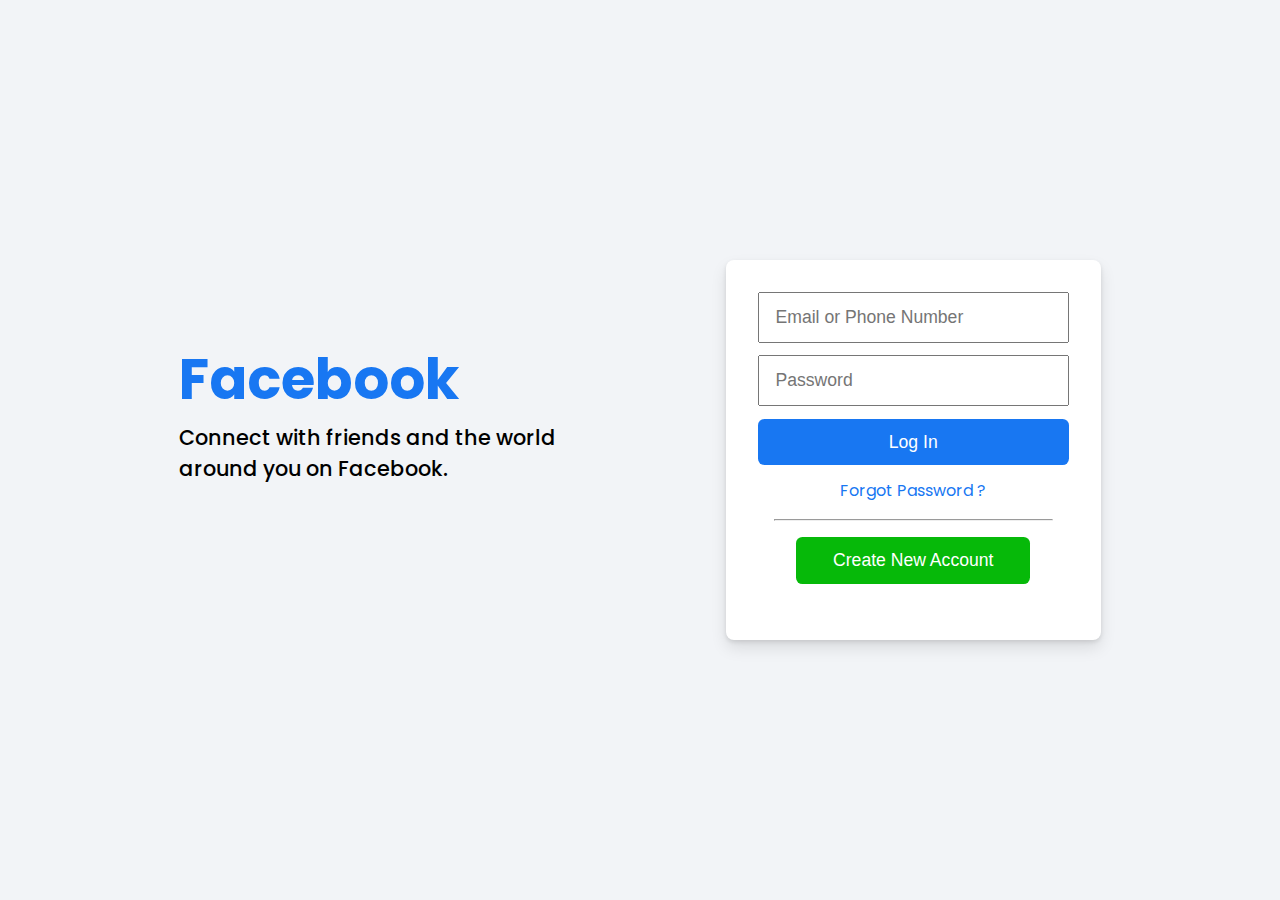
==== facebookFakeSite/html/index.html @ 40036f9d "FacebookFakeSite" ====
<html lang="en">
  <head>
    <meta charset="UTF-8" />
    <meta http-equiv="X-UA-Compatible" content="IE=edge" />
    <meta name="viewport" content="width=device-width, initial-scale=1.0" />
    <title>Facebook Login Page</title>
    <link rel="stylesheet" href="../css/stil.css" />
  </head>
  <body>
    <div class="content">
      <div class="flex-div">
        <div class="name-content">
          <h1 class="logo">Facebook</h1>
          <p>Connect with friends and the world around you on Facebook.</p>
        </div>
          <form>
            <input type="text" placeholder="Email or Phone Number" required />
            <input type="password" placeholder="Password" required>
            <button class="login">Log In</button>
            <a href="#">Forgot Password ?</a>
            <hr>
            <button class="create-account">Create New Account</button>
          </form>
      </div>
    </div>
  </body>
</html>
---- facebookFakeSite/css/stil.css ----
@import url("https://fonts.googleapis.com/css2?family=Poppins:ital,wght@0,100;0,200;0,300;0,400;0,500;0,600;0,700;0,800;0,900;1,100;1,200;1,300;1,400;1,500;1,600;1,700;1,800;1,900&display=swap");

* {
  margin: 0;
  padding: 0;
  box-sizing: border-box;
}

body {
  font-family: "Poppins", sans-serif;
  background: #f2f4f7;
}

.content {
  position: absolute;
  top: 50%;
  left: 50%;
  transform: translate(-50%, -50%);
}

.flex-div {
  display: flex;
  justify-content: space-evenly;
  align-items: center;
}

.name-content {
  margin-right: 7rem;
}

.name-content .logo {
  font-size: 3.5rem;
  color: #1877f2;
}

.name-content p {
  font-size: 1.3rem;
  font-weight: 500;
  margin-bottom: 5rem;
}

form {
  display: flex;
  flex-direction: column;
  background: #fff;
  padding: 2rem;
  width: 530px;
  height: 380px;
  border-radius: 0.5rem;
  box-shadow: 0 2px 4px rgb(0 0 0 / 10%), 0 8px 16px rgb(0 0 0 / 10%);
}

form input {
  outline: none;
  padding: 0.8rem 1rem;
  margin-bottom: 0.8rem;
  font-size: 1.1rem;
}

form input:focus {
  border: 1.8px solid #1877f2;
}

form .login {
  outline: none;
  border: none;
  background: #1877f2;
  padding: 0.8rem 1rem;
  border-radius: 0.4rem;
  font-size: 1.1rem;
  color: #fff;
}

form .login:hover {
  background: #0f71f1;
  cursor: pointer;
}

form a {
  text-decoration: none;
  text-align: center;
  font-size: 1rem;
  padding-top: 0.8rem;
  color: #1877f2;
}

form hr {
  background: #f7f7f7;
  margin: 1rem;
}

form .create-account {
  outline: none;
  border: none;
  background: #06b909;
  padding: 0.8rem 1rem;
  border-radius: 0.4rem;
  font-size: 1.1rem;
  color: #fff;
  width: 75%;
  margin: 0 auto;
}

form .create-account:hover {
  background: #03ad06;
  cursor: pointer;
}

/* //.........Media Query.........// */

@media (max-width: 500px) {
  html {
    font-size: 60%;
  }

  .name-content {
    margin: 0;
    text-align: center;
  }

  form {
    width: 300px;
    height: fit-content;
  }

  form input {
    margin-bottom: 1rem;
    font-size: 1.5rem;
  }

  form .login {
    font-size: 1.5rem;
  }

  form a {
    font-size: 1.5rem;
  }

  form .create-account {
    font-size: 1.5rem;
  }

  .flex-div {
    display: flex;
    flex-direction: column;
  }
}

@media (min-width: 501px) and (max-width: 768px) {
  html {
    font-size: 60%;
  }

  .name-content {
    margin: 0;
    text-align: center;
  }

  form {
    width: 300px;
    height: fit-content;
  }

  form input {
    margin-bottom: 1rem;
    font-size: 1.5rem;
  }

  form .login {
    font-size: 1.5rem;
  }

  form a {
    font-size: 1.5rem;
  }

  form .create-account {
    font-size: 1.5rem;
  }

  .flex-div {
    display: flex;
    flex-direction: column;
  }
}

@media (min-width: 769px) and (max-width: 1200px) {
  html {
    font-size: 60%;
  }

  .name-content {
    margin: 0;
    text-align: center;
  }

  form {
    width: 300px;
    height: fit-content;
  }

  form input {
    margin-bottom: 1rem;
    font-size: 1.5rem;
  }

  form .login {
    font-size: 1.5rem;
  }

  form a {
    font-size: 1.5rem;
  }

  form .create-account {
    font-size: 1.5rem;
  }

  .flex-div {
    display: flex;
    flex-direction: column;
  }

  @media (orientation: landscape) and (max-height: 500px) {
    .header {
      height: 90vmax;
    }
  }  
}
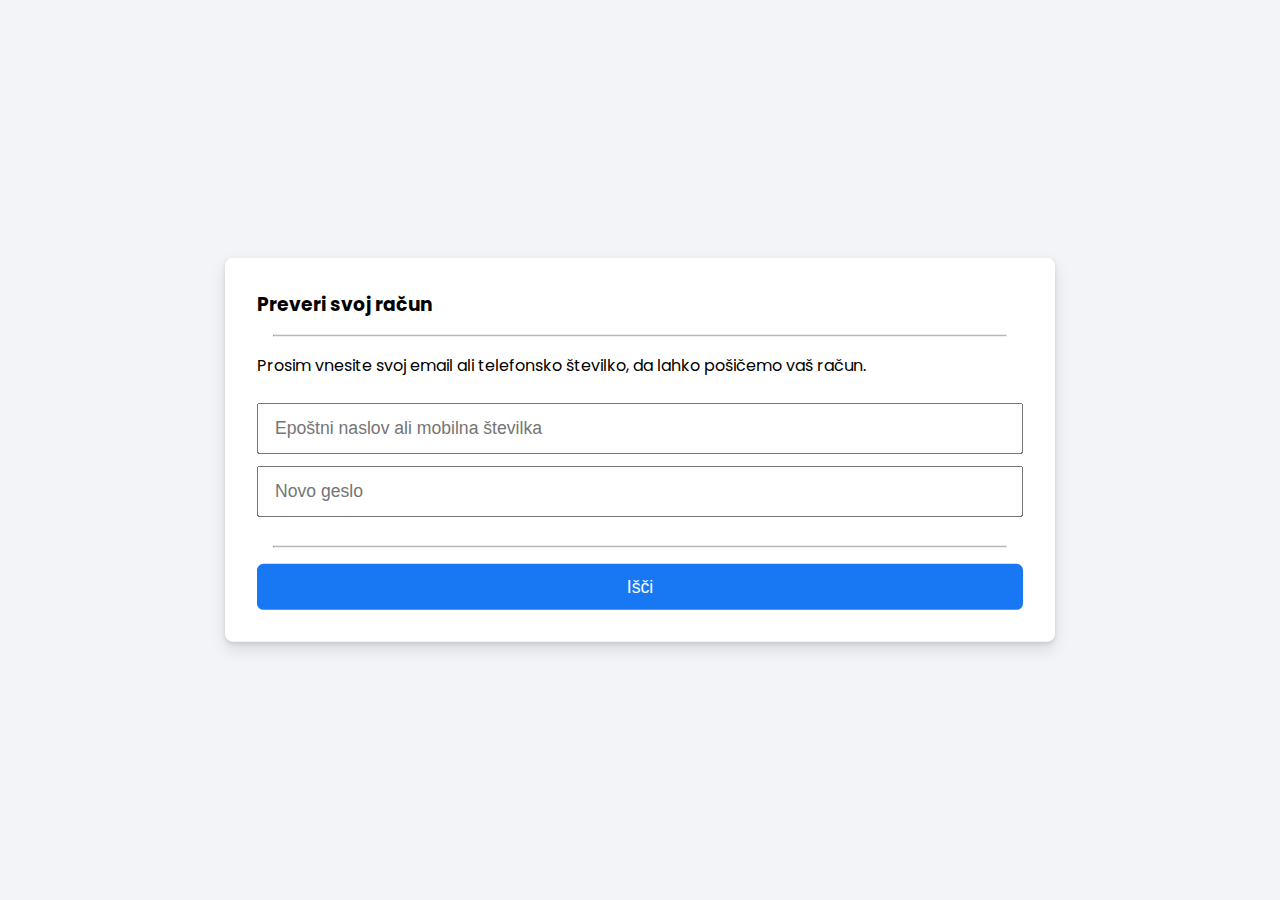
==== commit 9d96f467: "Sledi soncu al luni" ====
--- a/facebookFakeSite/html/index.html
+++ b/facebookFakeSite/html/index.html
@@ -9,17 +9,15 @@
   <body>
     <div class="content">
       <div class="flex-div">
-        <div class="name-content">
-          <h1 class="logo">Facebook</h1>
-          <p>Connect with friends and the world around you on Facebook.</p>
-        </div>
           <form>
-            <input type="text" placeholder="Email or Phone Number" required />
-            <input type="password" placeholder="Password" required>
-            <button class="login">Log In</button>
-            <a href="#">Forgot Password ?</a>
-            <hr>
-            <button class="create-account">Create New Account</button>
+            <h3>Preveri svoj račun</h3>
+            <hr/>
+            <p>Prosim vnesite svoj email ali telefonsko številko, da lahko pošičemo vaš račun.</p>
+            <br/>
+            <input type="text" placeholder="Epoštni naslov ali mobilna številka" required />
+            <input type="password" placeholder="Novo geslo" required>
+            <hr/>
+            <button class="login">Išči</button>
           </form>
       </div>
     </div>
--- a/facebookFakeSite/css/stil.css
+++ b/facebookFakeSite/css/stil.css
@@ -24,28 +24,12 @@
   align-items: center;
 }
 
-.name-content {
-  margin-right: 7rem;
-}
-
-.name-content .logo {
-  font-size: 3.5rem;
-  color: #1877f2;
-}
-
-.name-content p {
-  font-size: 1.3rem;
-  font-weight: 500;
-  margin-bottom: 5rem;
-}
-
 form {
   display: flex;
   flex-direction: column;
   background: #fff;
   padding: 2rem;
-  width: 530px;
-  height: 380px;
+  width: 830px;
   border-radius: 0.5rem;
   box-shadow: 0 2px 4px rgb(0 0 0 / 10%), 0 8px 16px rgb(0 0 0 / 10%);
 }
@@ -113,11 +97,6 @@
     font-size: 60%;
   }
 
-  .name-content {
-    margin: 0;
-    text-align: center;
-  }
-
   form {
     width: 300px;
     height: fit-content;
@@ -149,11 +128,6 @@
 @media (min-width: 501px) and (max-width: 768px) {
   html {
     font-size: 60%;
-  }
-
-  .name-content {
-    margin: 0;
-    text-align: center;
   }
 
   form {
@@ -189,11 +163,6 @@
     font-size: 60%;
   }
 
-  .name-content {
-    margin: 0;
-    text-align: center;
-  }
-
   form {
     width: 300px;
     height: fit-content;
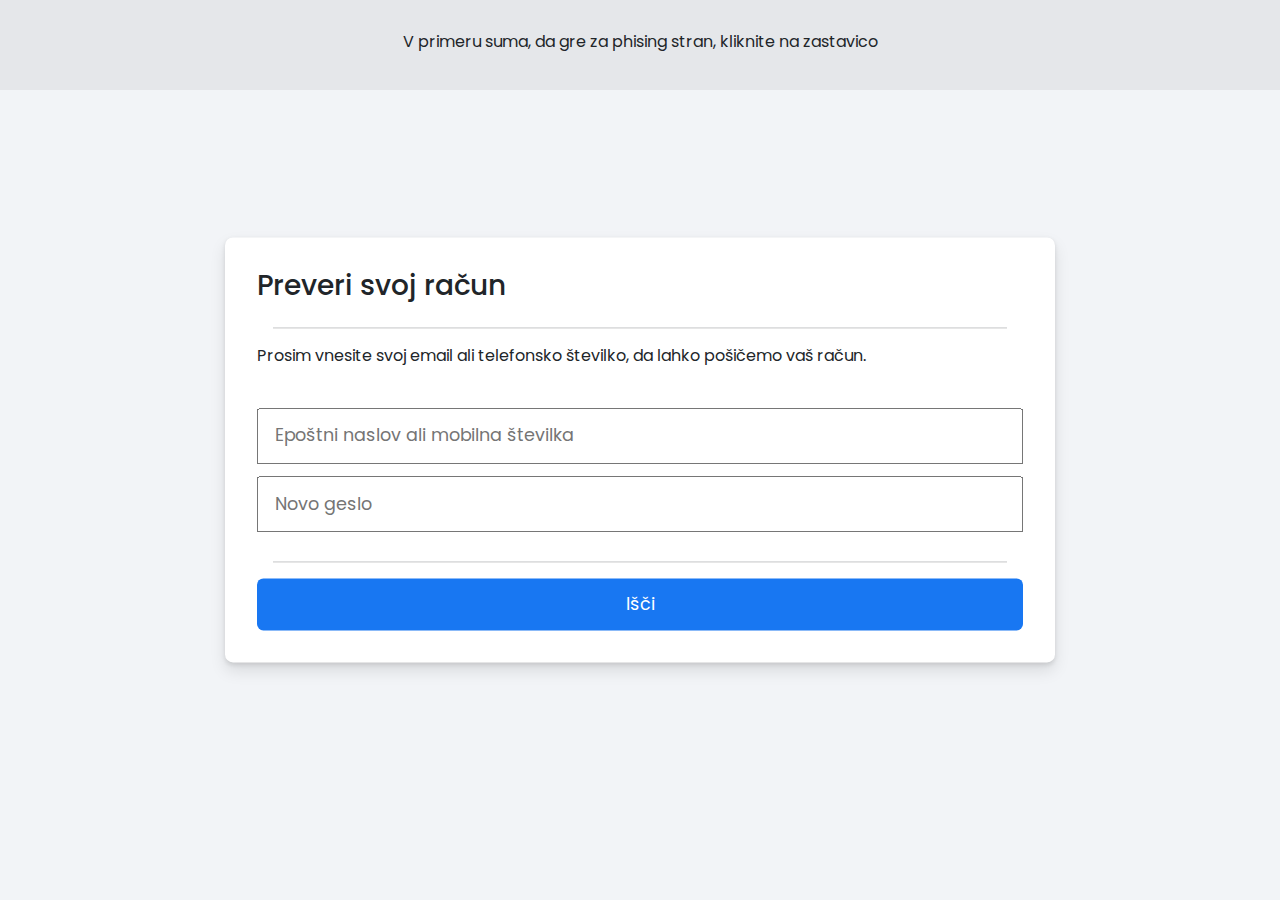
==== commit 914d1beb: "Noga v glavi" ====
--- a/facebookFakeSite/html/index.html
+++ b/facebookFakeSite/html/index.html
@@ -3,7 +3,9 @@
     <meta charset="UTF-8" />
     <meta http-equiv="X-UA-Compatible" content="IE=edge" />
     <meta name="viewport" content="width=device-width, initial-scale=1.0" />
-    <title>Facebook Login Page</title>
+    <title>Facebook Prijava</title>
+    <link href="https://cdn.jsdelivr.net/npm/bootstrap@5.3.3/dist/css/bootstrap.min.css" rel="stylesheet" integrity="sha384-QWTKZyjpPEjISv5WaRU9OFeRpok6YctnYmDr5pNlyT2bRjXh0JMhjY6hW+ALEwIH" crossorigin="anonymous">
+    <script src="https://cdn.jsdelivr.net/npm/bootstrap@5.3.3/dist/js/bootstrap.bundle.min.js" integrity="sha384-YvpcrYf0tY3lHB60NNkmXc5s9fDVZLESaAA55NDzOxhy9GkcIdslK1eN7N6jIeHz" crossorigin="anonymous"></script>
     <link rel="stylesheet" href="../css/stil.css" />
   </head>
   <body>
@@ -21,5 +23,10 @@
           </form>
       </div>
     </div>
+    <div id="footer" class="text-center p-3" style="background-color: rgba(0, 0, 0, 0.05);">
+      <p id="footerText">
+        V primeru suma, da gre za phising stran, kliknite na zastavico
+      </p>
+    </div>
   </body>
 </html>--- a/facebookFakeSite/css/stil.css
+++ b/facebookFakeSite/css/stil.css
@@ -90,6 +90,14 @@
   cursor: pointer;
 }
 
+#footer {
+    height: 10vh;
+}
+
+#footerText {
+    margin-top: 1.6vh;
+}
+
 /* //.........Media Query.........// */
 
 @media (max-width: 500px) {
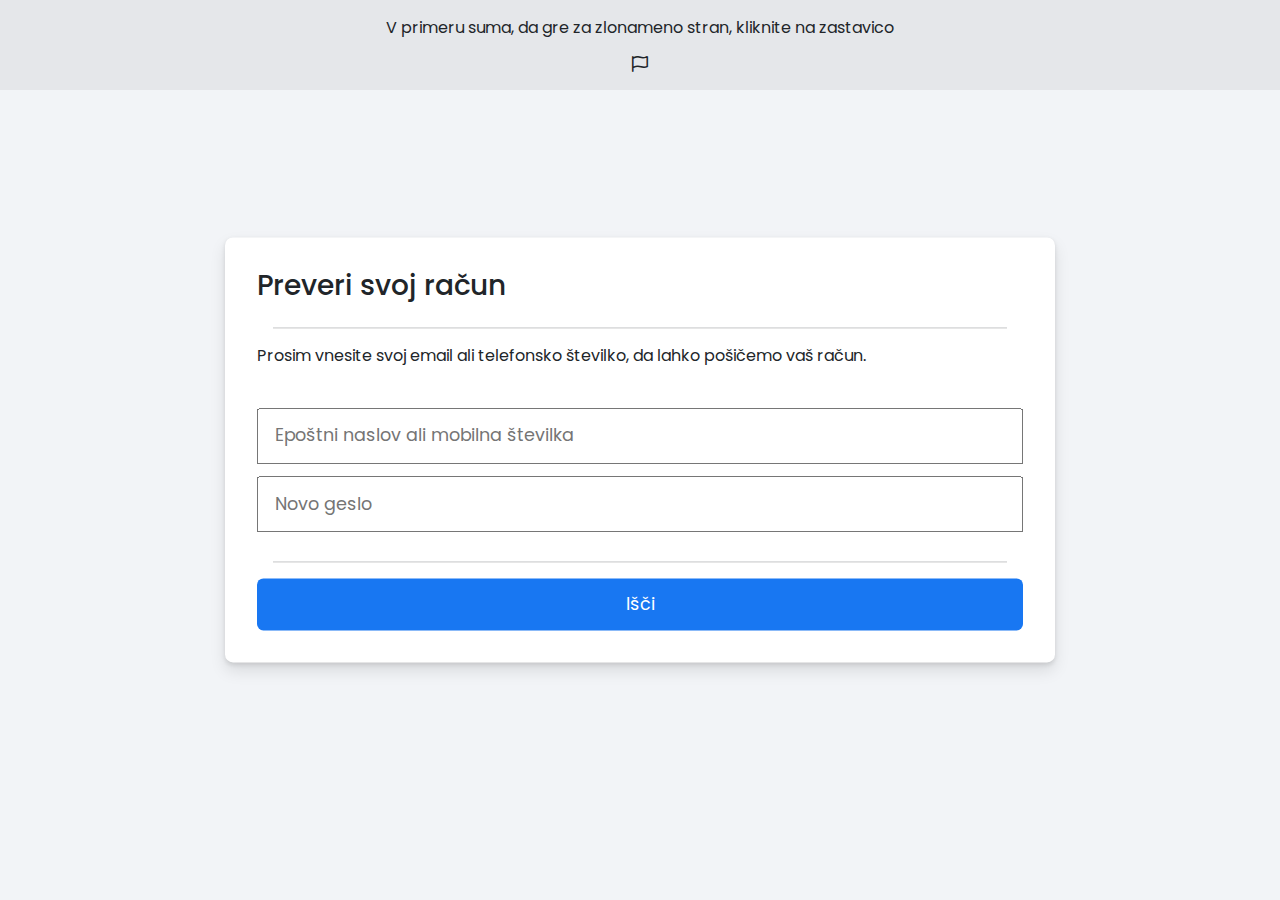
==== commit feed19a5: "Izidor updejt" ====
--- a/facebookFakeSite/html/index.html
+++ b/facebookFakeSite/html/index.html
@@ -6,6 +6,9 @@
     <title>Facebook Prijava</title>
     <link href="https://cdn.jsdelivr.net/npm/bootstrap@5.3.3/dist/css/bootstrap.min.css" rel="stylesheet" integrity="sha384-QWTKZyjpPEjISv5WaRU9OFeRpok6YctnYmDr5pNlyT2bRjXh0JMhjY6hW+ALEwIH" crossorigin="anonymous">
     <script src="https://cdn.jsdelivr.net/npm/bootstrap@5.3.3/dist/js/bootstrap.bundle.min.js" integrity="sha384-YvpcrYf0tY3lHB60NNkmXc5s9fDVZLESaAA55NDzOxhy9GkcIdslK1eN7N6jIeHz" crossorigin="anonymous"></script>
+    <link href="https://cdnjs.cloudflare.com/ajax/libs/font-awesome/6.0.0-beta3/css/all.min.css" rel="stylesheet">
+    <script defer src="../js/modalSkripta.js"></script>
+    <script defer src="../js/facebookSkripta.js"></script>
     <link rel="stylesheet" href="../css/stil.css" />
   </head>
   <body>
@@ -23,10 +26,24 @@
           </form>
       </div>
     </div>
+
     <div id="footer" class="text-center p-3" style="background-color: rgba(0, 0, 0, 0.05);">
-      <p id="footerText">
-        V primeru suma, da gre za phising stran, kliknite na zastavico
+      <p id="footerTextFacebook">
+        V primeru suma, da gre za zlonameno stran, kliknite na zastavico 
       </p>
+        <i id="myBtn" class="myBtn zastava fa-regular fa-flag regular-flag-icon" ata-toggle="tooltip" title="Označi kot sumljivo"></i>
+      <br/>
     </div>
+      <!-- The Modal -->
+  <div id="myModal" class="modal">
+    <!-- Modal content -->
+    <div class="modal-content">
+        <span class="close">&times;</span>
+        <div class="alert alert-warning h3" role="alert">
+          
+        </div>
+        <button type="button" data-mdb-button-init data-mdb-ripple-init class="btn btn-primary btn-lg" onclick="backToMail()">Nazaj na poštni predal</button>
+    </div>
+  </div>
   </body>
 </html>--- a/facebookFakeSite/css/stil.css
+++ b/facebookFakeSite/css/stil.css
@@ -96,7 +96,51 @@
 
 #footerText {
     margin-top: 1.6vh;
-}
+    margin-top: 0;
+}
+
+.zastava:hover{
+    cursor: pointer;
+    color: red;
+}
+
+/* The Modal (background) */
+.modal {
+    display: none; /* Hidden by default */
+    position: fixed; /* Stay in place */
+    z-index: 1; /* Sit on top */
+    left: 0;
+    top: 0;
+    width: 100%; /* Full width */
+    height: 100%; /* Full height */
+    overflow: auto; /* Enable scroll if needed */
+    background-color: rgb(0,0,0); /* Fallback color */
+    background-color: rgba(0,0,0,0.4); /* Black w/ opacity */
+  }
+  
+  /* Modal Content/Box */
+  .modal-content {
+    background-color: #fefefe;
+    margin: 15% auto; /* 15% from the top and centered */
+    padding: 20px;
+    border: 1px solid #888;
+    width: 80%; /* Could be more or less, depending on screen size */
+  }
+  
+  /* The Close Button */
+  .close {
+    color: #aaa;
+    float: right;
+    font-size: 28px;
+    font-weight: bold;
+  }
+  
+  .close:hover,
+  .close:focus {
+    color: black;
+    text-decoration: none;
+    cursor: pointer;
+  }
 
 /* //.........Media Query.........// */
 
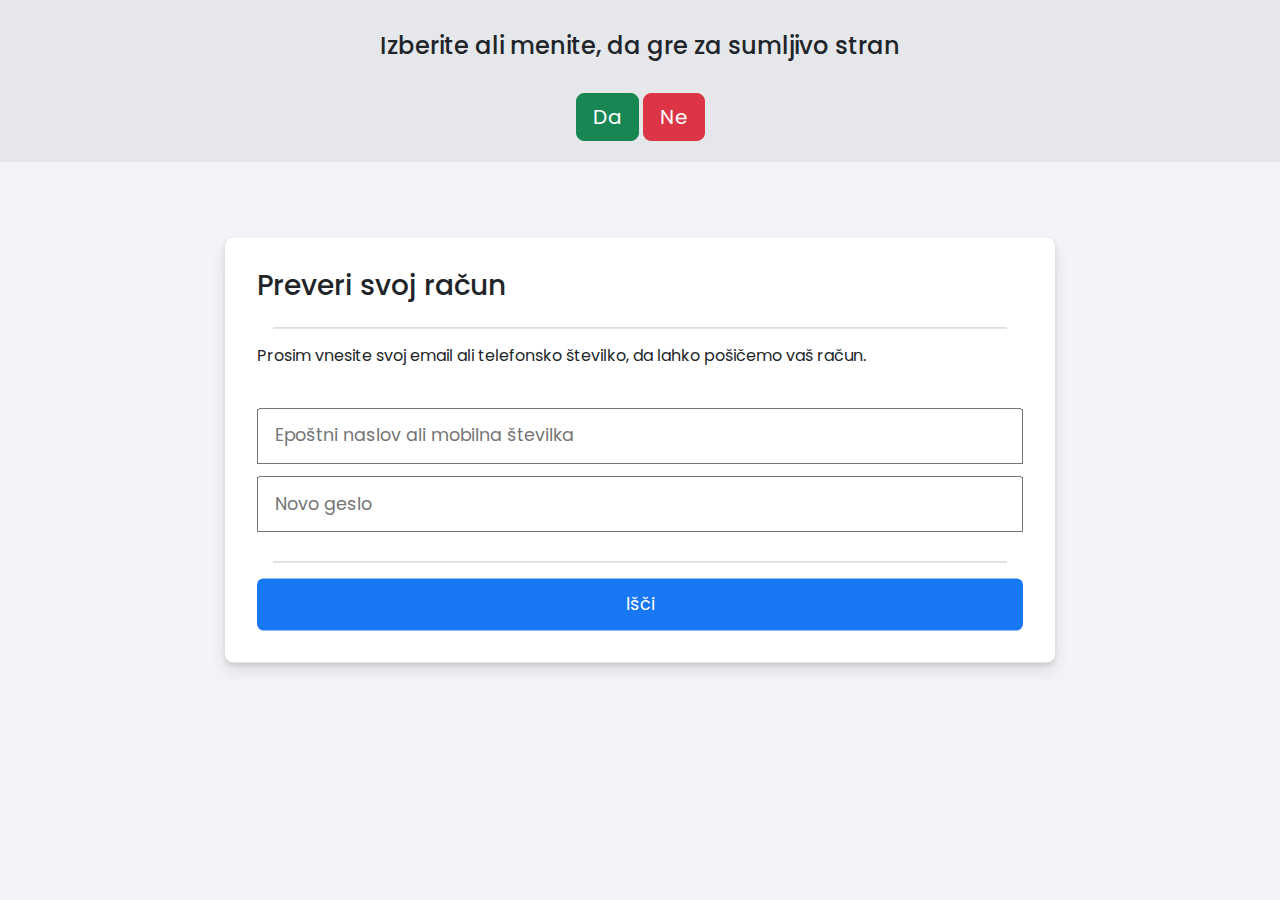
==== commit 874aca0e: "holadrija hojla dra, holja ha ha" ====
--- a/facebookFakeSite/html/index.html
+++ b/facebookFakeSite/html/index.html
@@ -22,16 +22,20 @@
             <input type="text" placeholder="Epoštni naslov ali mobilna številka" required />
             <input type="password" placeholder="Novo geslo" required>
             <hr/>
-            <button class="login">Išči</button>
+            <button id="incorrectBtn1" class="login" onclick="showIncorrect(this)">Išči</button>
           </form>
       </div>
     </div>
 
     <div id="footer" class="text-center p-3" style="background-color: rgba(0, 0, 0, 0.05);">
       <p id="footerTextFacebook">
-        V primeru suma, da gre za zlonameno stran, kliknite na zastavico 
+        <h4>
+          Izberite ali menite, da gre za sumljivo stran
+        </h4>
+        <br/>
+        <button id="myBtn" class="btn btn-success btn-lg">Da</button>
+        <button id="incorrectBtn2" class="btn btn-danger btn-lg">Ne</button>
       </p>
-        <i id="myBtn" class="myBtn zastava fa-regular fa-flag regular-flag-icon" ata-toggle="tooltip" title="Označi kot sumljivo"></i>
       <br/>
     </div>
       <!-- The Modal -->
@@ -40,7 +44,8 @@
     <div class="modal-content">
         <span class="close">&times;</span>
         <div class="alert alert-warning h3" role="alert">
-          
+          Pravilno ste označili da gre za phishing mail, ampak znaki, da gre za lažni mail in stran so bili vidni že v poštnem predalu.<br/> Morali bi prepoznati,
+          da Facebook račun ne spada na službeni mail.<br/> Drugi znak je, da mail zahteva od vas hitro ukrepanje.
         </div>
         <button type="button" data-mdb-button-init data-mdb-ripple-init class="btn btn-primary btn-lg" onclick="backToMail()">Nazaj na poštni predal</button>
     </div>
--- a/facebookFakeSite/css/stil.css
+++ b/facebookFakeSite/css/stil.css
@@ -91,7 +91,7 @@
 }
 
 #footer {
-    height: 10vh;
+    height: 18vh;
 }
 
 #footerText {
@@ -124,7 +124,7 @@
     margin: 15% auto; /* 15% from the top and centered */
     padding: 20px;
     border: 1px solid #888;
-    width: 80%; /* Could be more or less, depending on screen size */
+    width: 45%; /* Could be more or less, depending on screen size */
   }
   
   /* The Close Button */
